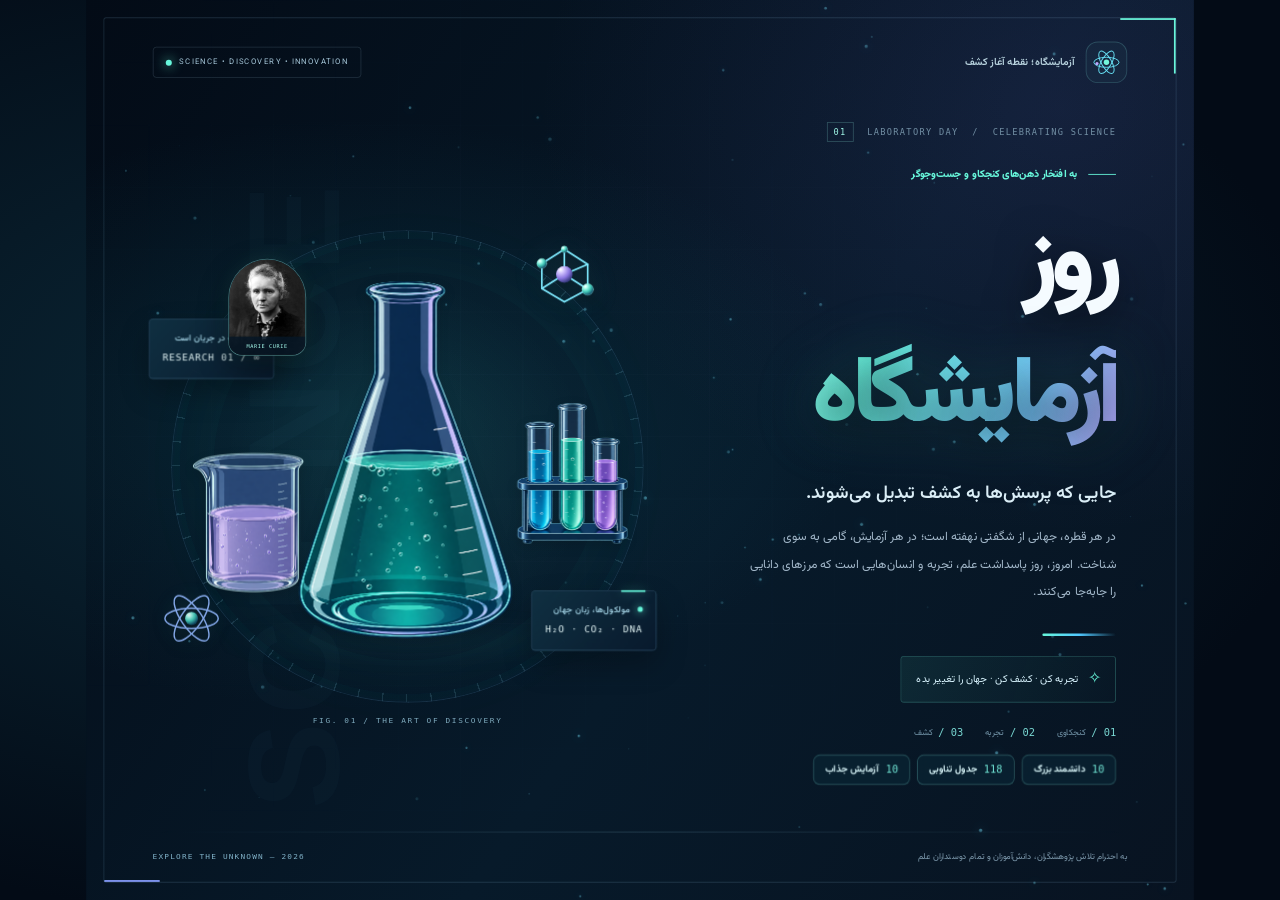
==== index.html @ d787b0b9 "feat: publish interactive Laboratory Day science poster" ====
<!doctype html>
<html lang="fa" dir="rtl">

<head>
    <meta charset="UTF-8">
    <meta name="viewport" content="width=device-width,initial-scale=1">
    <meta name="theme-color" content="#061426">
    <title>روز آزمایشگاه | جشن کنجکاوی و کشف</title>
    <link rel="stylesheet" href="interactive.css">
    <style>
        :root {
            --bg: #051220;
            --mint: #67f7db;
            --cyan: #51c9ff;
            --violet: #a09bff;
            --text: #f5fbff;
            --muted: #9db5c9
        }

        * {
            box-sizing: border-box
        }

        html,
        body {
            margin: 0;
            min-height: 100%;
            background: var(--bg);
            font-family: 'Vazirmatn', Tahoma, sans-serif;
            color: var(--text)
        }

        body {
            overflow-x: hidden
        }

        .poster {
            position: relative;
            min-height: 100svh;
            isolation: isolate;
            display: flex;
            flex-direction: column;
            overflow: hidden;
            background: radial-gradient(ellipse 54% 46% at 74% 47%, #123a5377 0%, transparent 75%), radial-gradient(ellipse 45% 45% at 12% 92%, #20305e66 0%, transparent 75%), linear-gradient(135deg, #07182c, #061321 62%, #06111d)
        }

        .poster:before {
            content: '';
            position: absolute;
            inset: 0;
            z-index: -1;
            background-image: linear-gradient(#a0d6ff08 1px, transparent 1px), linear-gradient(90deg, #a0d6ff08 1px, transparent 1px);
            background-size: 58px 58px;
            mask-image: linear-gradient(to bottom, #000b, transparent 90%)
        }

        .poster:after {
            content: '';
            position: absolute;
            inset: 18px;
            border: 1px solid #a2d9ff23;
            border-radius: 20px;
            pointer-events: none
        }

        #particles {
            position: absolute;
            inset: 0;
            width: 100%;
            height: 100%;
            pointer-events: none;
            z-index: -1;
            opacity: .7
        }

        .top {
            display: flex;
            justify-content: space-between;
            align-items: center;
            gap: 20px;
            padding: 45px clamp(34px, 6vw, 100px) 15px;
            position: relative;
            z-index: 2
        }

        .brand {
            display: flex;
            align-items: center;
            gap: 13px;
            color: #d8f9ff;
            font-weight: 800;
            font-size: 14px;
            letter-spacing: .01em
        }

        .brand svg {
            width: 42px;
            height: 42px
        }

        .top .tag {
            display: flex;
            align-items: center;
            gap: 9px;
            color: #a5c6d8;
            border: 1px solid #a5c6d82c;
            border-radius: 999px;
            padding: 9px 16px;
            font-size: 12px;
            letter-spacing: .1em;
            direction: ltr
        }

        .tag i {
            width: 7px;
            height: 7px;
            border-radius: 50%;
            background: var(--mint);
            box-shadow: 0 0 14px var(--mint);
            animation: blink 2s infinite
        }

        .main {
            flex: 1;
            display: grid;
            grid-template-columns: minmax(340px, 1fr) minmax(440px, 1.15fr);
            align-items: center;
            gap: 30px;
            max-width: 1600px;
            width: 100%;
            margin: auto;
            padding: 0 clamp(35px, 7vw, 115px);
            direction: rtl;
            position: relative
        }

        .copy {
            position: relative;
            z-index: 4;
            padding-bottom: 30px
        }

        .eyebrow {
            display: inline-flex;
            align-items: center;
            gap: 13px;
            color: var(--mint);
            font-size: 13px;
            font-weight: 800;
            letter-spacing: .05em;
            margin-bottom: 25px
        }

        .eyebrow:before {
            content: '';
            width: 32px;
            height: 1px;
            background: var(--mint)
        }

        h1 {
            font-size: clamp(75px, 9.5vw, 155px);
            line-height: 1.16;
            letter-spacing: -.075em;
            margin: 0;
            font-weight: 900;
            text-shadow: 0 9px 45px #02081180
        }

        h1 .light {
            display: block;
            background: linear-gradient(102deg, #c5fff1 4%, #60ddfd 55%, #aaa1ff 100%);
            background-clip: text;
            -webkit-background-clip: text;
            color: transparent;
            filter: drop-shadow(0 0 28px #42dceb25)
        }

        .sub {
            font-weight: 750;
            font-size: clamp(18px, 2.05vw, 30px);
            margin: 24px 0 15px;
            color: #dbeef7
        }

        .desc {
            max-width: 490px;
            font-size: clamp(13px, 1.2vw, 17px);
            line-height: 2.35;
            color: var(--muted);
            font-weight: 400
        }

        .line {
            width: 85px;
            height: 3px;
            margin: 30px 0 23px;
            background: linear-gradient(90deg, var(--mint), var(--cyan), transparent);
            border-radius: 5px
        }

        .pill {
            display: inline-flex;
            align-items: center;
            gap: 11px;
            font-size: 13px;
            color: #d9f4fe;
            border: 1px solid #6fead549;
            background: #53e5cb0d;
            border-radius: 9px;
            padding: 10px 16px
        }

        .pill span {
            font-size: 18px;
            color: var(--mint)
        }

        .art {
            position: relative;
            width: 100%;
            min-height: 620px;
            display: grid;
            place-items: center;
            transform: translateX(-2%)
        }

        .halo {
            position: absolute;
            width: min(94%, 690px);
            aspect-ratio: 1;
            border: 1px solid #80cafa25;
            border-radius: 50%;
            box-shadow: inset 0 0 90px #1a9fc412, 0 0 100px #2a81cb0a;
            animation: breath 8s ease-in-out infinite
        }

        .halo:before,
        .halo:after {
            content: '';
            position: absolute;
            inset: 12%;
            border: 1px dashed #87d5fa26;
            border-radius: 50%;
            animation: spin 110s linear infinite
        }

        .halo:after {
            inset: 29%;
            border-style: solid;
            border-color: #7dcfee22;
            animation-direction: reverse
        }

        .halo .cross {
            position: absolute;
            top: 50%;
            left: 50%;
            width: 6px;
            height: 6px;
            border-radius: 50%;
            background: #6ddfff;
            box-shadow: 0 0 15px #6ddfff
        }

        .hero-svg {
            width: min(100%, 740px);
            overflow: visible;
            filter: drop-shadow(0 18px 55px #020a1988);
            animation: float 7s ease-in-out infinite
        }

        .liquid {
            animation: liquid 5s ease-in-out infinite alternate;
            transform-origin: center
        }

        .bubble {
            animation: up var(--dur, 4s) linear infinite;
            opacity: 0
        }

        .bubble.b2 {
            animation-delay: -1.5s
        }

        .bubble.b3 {
            animation-delay: -2.8s
        }

        .bubble.b4 {
            animation-delay: -3.5s
        }

        .wave {
            animation: wave 5s ease-in-out infinite alternate;
            transform-origin: center
        }

        .flask-glow {
            filter: drop-shadow(0 0 18px #42f4d766)
        }

        .orbit {
            position: absolute;
            width: 110px;
            height: 110px;
            animation: orbit 10s ease-in-out infinite;
            filter: drop-shadow(0 0 15px #63ddff66)
        }

        .orbit.one {
            top: 11%;
            right: 2%
        }

        .orbit.two {
            bottom: 15%;
            left: 0;
            width: 75px;
            height: 75px;
            animation-delay: -3s
        }

        .orbit.three {
            top: 10%;
            left: 18%;
            width: 56px;
            height: 56px;
            animation-delay: -5s
        }

        .stat {
            position: absolute;
            border: 1px solid #9ad5ff34;
            background: #0d2638b8;
            backdrop-filter: blur(12px);
            padding: 12px 16px;
            border-radius: 12px;
            color: #a7d7e9;
            font: 600 12px/1.9 'Vazirmatn', sans-serif;
            box-shadow: 0 8px 40px #02122550
        }

        .stat strong {
            display: block;
            color: #edffff;
            font-size: 15px;
            font-weight: 800;
            direction: ltr;
            letter-spacing: .03em
        }

        .stat.s1 {
            right: 2%;
            bottom: 20%
        }

        .stat.s2 {
            left: 1%;
            top: 27%
        }

        .stat .dot {
            display: inline-block;
            width: 6px;
            height: 6px;
            background: var(--mint);
            border-radius: 50%;
            margin-left: 6px;
            box-shadow: 0 0 10px var(--mint)
        }

        .bottom {
            position: relative;
            z-index: 3;
            padding: 12px clamp(35px, 6vw, 100px) 40px;
            display: flex;
            align-items: center;
            justify-content: space-between;
            gap: 25px;
            color: #7f9bae;
            font-size: 12px
        }

        .bottom .latin {
            direction: ltr;
            letter-spacing: .2em;
            font-size: 11px;
            color: #80b1c7
        }

        .decor {
            position: absolute;
            inset: 0;
            pointer-events: none;
            z-index: -1
        }

        .decor .num {
            position: absolute;
            left: 6%;
            bottom: 12%;
            font: 700 90px/1 Arial, sans-serif;
            letter-spacing: -.08em;
            color: #3ea9d20b;
            transform: rotate(-90deg)
        }

        @keyframes float {

            0%,
            100% {
                transform: translateY(4px) rotate(-1deg)
            }

            50% {
                transform: translateY(-15px) rotate(1deg)
            }
        }

        @keyframes orbit {

            0%,
            100% {
                transform: translateY(0) rotate(-6deg)
            }

            50% {
                transform: translateY(-18px) rotate(9deg)
            }
        }

        @keyframes spin {
            to {
                transform: rotate(360deg)
            }
        }

        @keyframes breath {
            50% {
                transform: scale(1.045);
                opacity: .65
            }
        }

        @keyframes blink {
            50% {
                opacity: .4
            }
        }

        @keyframes liquid {
            to {
                transform: rotate(2deg) translateY(3px)
            }
        }

        @keyframes wave {
            to {
                transform: rotate(-2deg)
            }
        }

        @keyframes up {
            0% {
                transform: translateY(20px);
                opacity: 0
            }

            20% {
                opacity: .9
            }

            80% {
                opacity: .8
            }

            100% {
                transform: translateY(-75px);
                opacity: 0
            }
        }

        @media(max-width:850px) {
            .poster {
                min-height: 100svh
            }

            .top {
                padding: 32px 40px 0
            }

            .main {
                display: flex;
                flex-direction: column;
                gap: 0;
                padding: 38px 38px 0
            }

            .copy {
                align-self: stretch;
                padding: 0
            }

            .copy h1 {
                font-size: clamp(65px, 13vw, 105px)
            }

            .copy .sub {
                margin: 17px 0 5px
            }

            .desc {
                max-width: 600px
            }

            .art {
                min-height: 460px;
                max-width: 600px;
                margin: -10px auto 0
            }

            .stat.s1 {
                bottom: 12%
            }

            .bottom {
                padding: 0 38px 32px
            }

            .eyebrow {
                margin-bottom: 12px
            }

            .line {
                margin: 19px 0 15px
            }
        }

        @media(max-width:500px) {
            .poster:after {
                inset: 10px;
                border-radius: 12px
            }

            .top {
                padding: 26px 24px 0
            }

            .top .tag {
                font-size: 10px;
                padding: 7px 9px
            }

            .brand {
                font-size: 12px;
                gap: 7px
            }

            .brand svg {
                width: 32px;
                height: 32px
            }

            .main {
                padding: 40px 28px 0
            }

            .copy h1 {
                font-size: clamp(62px, 16vw, 85px)
            }

            .eyebrow {
                font-size: 11px
            }

            .sub {
                font-size: 18px
            }

            .desc {
                font-size: 12px;
                line-height: 2.2
            }

            .art {
                min-height: 335px;
                width: 110%;
                margin-right: -5%;
                margin-top: 10px
            }

            .orbit.one {
                width: 65px;
                height: 65px;
                right: 0
            }

            .orbit.two {
                width: 45px;
                height: 45px
            }

            .orbit.three {
                width: 35px;
                height: 35px
            }

            .stat {
                font-size: 9px;
                padding: 6px 9px
            }

            .stat strong {
                font-size: 11px
            }

            .stat.s2 {
                top: 15%;
                left: 0
            }

            .stat.s1 {
                right: 0;
                bottom: 8%
            }

            .bottom {
                padding: 16px 28px 28px;
                font-size: 10px
            }

            .bottom .latin {
                font-size: 8px;
                letter-spacing: .1em
            }
        }

        @media(prefers-reduced-motion:reduce) {

            *,
            *:before,
            *:after {
                animation: none !important;
                scroll-behavior: auto !important
            }
        }

        /* Immersive editorial poster */
        :root {
            --bg: #030b16;
            --muted: #a3b8ca
        }

        .poster {
            background: radial-gradient(ellipse at 24% 46%, #12657840, transparent 43%), radial-gradient(ellipse at 88% 12%, #6650b024, transparent 38%), linear-gradient(125deg, #030b16, #071a2a 58%, #081321);
        }

        .poster:before {
            background-size: 72px 72px;
            opacity: .7;
            mask-image: radial-gradient(ellipse at 30% 45%, #000, transparent 75%)
        }

        .poster:after {
            inset: 20px;
            border-radius: 3px;
            border-color: #a2d9ff26;
            background: linear-gradient(90deg, #69f6da, #69f6da) top right/64px 2px no-repeat, linear-gradient(#69f6da, #69f6da) top right/2px 64px no-repeat, linear-gradient(90deg, #889dff, #889dff) bottom left/64px 2px no-repeat;
        }

        .top {
            padding-top: 48px;
        }

        .brand {
            font-weight: 600;
            font-size: 12px;
            color: #b9d4df
        }

        .brand svg {
            padding: 7px;
            width: 48px;
            height: 48px;
            border: 1px solid #82e7df35;
            border-radius: 14px;
            background: #76e8dc08
        }

        .top .tag {
            font-size: 9px;
            letter-spacing: .17em;
            border-radius: 4px;
            padding: 10px 14px
        }

        .main {
            grid-template-columns: minmax(0, 1fr) minmax(0, 1.12fr);
            gap: 12px;
            padding-top: 30px;
            padding-bottom: 24px
        }

        .eyebrow {
            font-size: 12px;
            letter-spacing: 0;
            margin-bottom: 22px
        }

        h1 {
            font-size: clamp(72px, 8.4vw, 140px);
            font-weight: 900;
            letter-spacing: -.065em;
            line-height: 1.42
        }

        h1 .light {
            background: linear-gradient(110deg, #b8fff0 5%, #65edda 42%, #74c8f7 78%, #baa9ff);
            background-clip: text;
            -webkit-background-clip: text;
            filter: drop-shadow(0 0 34px #48e9d72b)
        }

        .sub {
            font-size: clamp(17px, 1.65vw, 25px);
            line-height: 1.9;
            margin-top: 12px;
            font-weight: 600
        }

        .desc {
            font-size: 14px;
            line-height: 2.3;
            max-width: 430px
        }

        .pill {
            border-radius: 4px;
            padding: 12px 17px;
            font-size: 12px;
            background: linear-gradient(110deg, #53e5cb16, #53e5cb03);
            border-color: #6fead538
        }

        .art {
            min-height: 610px;
            transform: translateX(-1%);
        }

        .art:before {
            content: '';
            position: absolute;
            width: 78%;
            aspect-ratio: 1;
            border-radius: 50%;
            background: radial-gradient(circle, #65ffdc13, transparent 67%);
            box-shadow: 0 0 110px #49f5df0c;
        }

        .art:after {
            content: 'FIG. 01 / THE ART OF DISCOVERY';
            position: absolute;
            bottom: 1%;
            left: 50%;
            transform: translateX(-50%);
            white-space: nowrap;
            font: 9px monospace;
            letter-spacing: .21em;
            color: #7ea9bc;
            direction: ltr
        }

        .halo {
            width: 95%;
            border-color: #80cafa25;
            background: repeating-conic-gradient(from 0deg, #9ce6ff25 0deg .3deg, transparent .3deg 6deg);
            mask-image: radial-gradient(circle, transparent 68%, #000 68.2%, #000 71%, transparent 71.2%);
            animation: spin 160s linear infinite;
        }

        .hero-svg {
            position: relative;
            z-index: 1;
            filter: drop-shadow(0 25px 25px #0008) drop-shadow(0 0 45px #44ddcb18)
        }

        .stat {
            z-index: 2;
            border-radius: 5px;
            font-size: 10px;
            padding: 12px 15px;
            background: linear-gradient(130deg, #123345de, #091a2de8);
            border-color: #9ad5ff30;
            box-shadow: 0 15px 35px #0004;
        }

        .stat:before {
            content: '';
            position: absolute;
            top: -1px;
            right: 12px;
            width: 28px;
            height: 2px;
            background: var(--mint);
            box-shadow: 0 0 12px #67f7db80
        }

        .stat strong {
            font: 11px/2 monospace;
            margin-top: 3px;
            letter-spacing: .08em
        }

        .stat.s1 {
            right: 0;
            bottom: 15%
        }

        .stat.s2 {
            left: -2%;
            top: 22%
        }

        .orbit {
            opacity: .75
        }

        .orbit.one {
            width: 85px;
            top: 5%;
            right: 8%
        }

        .bottom {
            padding-top: 22px;
            padding-bottom: 42px;
            font-size: 10px;
        }

        .bottom:before {
            content: '';
            position: absolute;
            top: 0;
            left: 6%;
            right: 6%;
            height: 1px;
            background: linear-gradient(90deg, transparent, #8bc5df38, transparent)
        }

        .bottom .latin {
            font: 9px monospace;
            letter-spacing: .15em
        }

        .edition {
            display: flex;
            align-items: center;
            gap: 16px;
            margin-bottom: 22px;
            direction: ltr;
            justify-content: flex-end;
            color: #728fa4;
            font: 10px monospace;
            letter-spacing: .15em
        }

        .edition b {
            color: #9ff6e6;
            font-weight: 400;
            border: 1px solid #8ae2d842;
            padding: 5px 7px
        }

        .science-strip {
            display: flex;
            gap: 25px;
            margin-top: 27px;
            color: #7395a9;
            font-size: 10px;
        }

        .science-strip span {
            display: flex;
            align-items: center;
            gap: 7px
        }

        .science-strip i {
            font: 12px monospace;
            color: #78d6d1;
            font-style: normal
        }

        .decor .num {
            font-size: 150px;
            left: -125px;
            bottom: 38%;
            letter-spacing: .06em;
            color: #68bddd07
        }

        @media(min-width:1500px) {
            .art {
                min-height: 700px
            }
        }

        @media(max-width:1000px) and (min-width:851px) {
            .main {
                padding-inline: 48px
            }

            h1 {
                font-size: 76px
            }

            .art {
                min-height: 530px
            }

            .stat.s2 {
                left: -5%
            }
        }

        @media(max-width:850px) {
            .main {
                padding-top: 38px;
                gap: 5px
            }

            .copy h1 {
                font-size: clamp(70px, 12vw, 100px);
                line-height: 1.35
            }

            .edition {
                justify-content: flex-start;
                margin-bottom: 18px
            }

            .art {
                min-height: 470px;
                max-width: 560px
            }

            .desc {
                max-width: 580px
            }

            .science-strip {
                margin-top: 20px
            }

            .stat.s2 {
                left: 0
            }

            .bottom {
                padding-top: 22px
            }
        }

        @media(max-width:500px) {
            .poster:after {
                inset: 10px
            }

            .top {
                padding: 28px 26px 0;
                gap: 10px
            }

            .brand {
                font-size: 10px;
                max-width: 165px
            }

            .brand svg {
                width: 36px;
                height: 36px;
                flex-shrink: 0;
                padding: 4px
            }

            .top .tag {
                font-size: 0;
                padding: 10px;
                border-radius: 50%
            }

            .top .tag i {
                width: 6px;
                height: 6px
            }

            .main {
                padding: 35px 29px 16px
            }

            .copy h1 {
                font-size: clamp(55px, 14vw, 72px)
            }

            .edition {
                font-size: 8px;
                gap: 12px
            }

            .eyebrow {
                font-size: 10px
            }

            .sub {
                font-size: 16px
            }

            .desc {
                font-size: 12px
            }

            .pill {
                font-size: 10px;
                padding: 10px 12px
            }

            .science-strip {
                gap: 17px;
                font-size: 9px
            }

            .art {
                min-height: 345px;
                margin-top: 16px
            }

            .stat {
                font-size: 8px;
                padding: 8px
            }

            .stat strong {
                font-size: 9px
            }

            .stat.s1 {
                bottom: 12%
            }

            .art:after {
                font-size: 7px;
                bottom: 0
            }

            .bottom {
                flex-direction: column;
                align-items: flex-start;
                gap: 12px;
                font-size: 9px;
                line-height: 1.9
            }
        }

        @media print {
            @page {
                size: A4 landscape;
                margin: 0
            }

            * {
                animation: none !important;
                -webkit-print-color-adjust: exact;
                print-color-adjust: exact
            }

            .poster {
                min-height: 210mm;
                height: 210mm
            }

            .top {
                padding-top: 35px
            }

            .main {
                display: grid;
                grid-template-columns: 1fr 1.1fr;
                padding: 0 60px;
            }

            .copy h1 {
                font-size: 86px
            }

            .art {
                min-height: 480px
            }

            .bottom {
                padding-bottom: 30px
            }
        }

        /* Fit the complete composition inside the available screen. */
        @media screen {

            html,
            body {
                width: 100%;
                height: 100%;
                overflow: hidden;
            }

            body {
                background: radial-gradient(ellipse at 30% 45%, #0b2938, #030b16 75%);
            }

            .poster {
                position: fixed;
                top: 0;
                left: 0;
                width: var(--poster-width, 100vw);
                min-height: var(--poster-height, 100dvh);
                transform-origin: top left;
                transform: translate(var(--poster-x, 0px), var(--poster-y, 0px)) scale(var(--poster-scale, 1));
            }
        }

        /* Polished glass and molecular sculpture. */
        .orbit.one {
            width: 106px;
            height: 106px;
            opacity: 1;
        }

        .orbit.two {
            opacity: .9;
        }

        .orbit.three {
            opacity: .9;
        }

        .orbit {
            filter: drop-shadow(0 8px 8px #0006) drop-shadow(0 0 14px #68dfe82b);
        }

        .orbit g[stroke] {
            stroke-linecap: round;
            stroke-linejoin: round;
        }

        .flask-glow {
            filter: drop-shadow(0 0 12px #42f4d735) drop-shadow(0 12px 16px #00132165);
        }

        .hero-svg {
            filter: drop-shadow(0 30px 24px #0006) drop-shadow(0 0 55px #44ddcb20);
        }

        @media(max-width:500px) {
            .orbit.one {
                width: 70px;
                height: 70px;
            }
        }

        /* Three independent photographic cutouts, each with its own motion. */
        .glass-scene {
            position: relative;
            z-index: 1;
            width: 100%;
            aspect-ratio: 760 / 680;
            direction: ltr;
            isolation: isolate;
        }

        .glass-scene:before {
            content: '';
            position: absolute;
            left: 8%;
            right: 5%;
            bottom: 6%;
            height: 10%;
            border-radius: 50%;
            background: radial-gradient(ellipse, #48dcca10, transparent 70%);
            filter: blur(12px);
        }

        .glass-object {
            position: absolute;
            display: block;
            object-fit: contain;
            transform-origin: 50% 80%;
            filter: drop-shadow(0 5px 7px #0002);
            will-change: transform;
        }

        .glass-flask {
            left: 24%;
            bottom: 6%;
            width: 51%;
            height: 90%;
            z-index: 3;
            animation: flask-drift 7.5s ease-in-out infinite;
        }

        .glass-beaker {
            left: 0;
            bottom: 12%;
            width: 36%;
            height: 51%;
            z-index: 2;
            animation: beaker-drift 6.4s ease-in-out -2s infinite;
        }

        .glass-tubes {
            right: -1%;
            bottom: 15%;
            width: 36%;
            height: 66%;
            z-index: 1;
            animation: tubes-drift 8.6s ease-in-out -4s infinite;
        }

        .glass-definitions {
            position: absolute;
            overflow: hidden;
            pointer-events: none;
        }

        .orbit {
            z-index: 3;
        }

        .halo {
            z-index: 0;
        }

        @keyframes flask-drift {

            0%,
            100% {
                transform: translateY(4px) rotate(-2deg)
            }

            50% {
                transform: translateY(-14px) rotate(1.5deg)
            }
        }

        @keyframes beaker-drift {

            0%,
            100% {
                transform: translateY(-5px) rotate(-7deg)
            }

            50% {
                transform: translateY(10px) rotate(-2deg)
            }
        }

        @keyframes tubes-drift {

            0%,
            100% {
                transform: translateY(6px) rotate(6deg)
            }

            50% {
                transform: translateY(-12px) rotate(2deg)
            }
        }

        @media(max-width:500px) {
            .glass-scene {
                width: 104%;
            }
        }

        @media(prefers-reduced-motion:reduce) {
            .glass-object {
                animation: none;
                will-change: auto;
            }
        }

        @media print {
            .glass-object {
                animation: none;
                will-change: auto;
            }
        }
    </style>
</head>

<body>
    <main class="poster">
        <canvas id="particles" aria-hidden="true"></canvas>
        <div class="decor"><span class="num">SCIENCE</span></div>
        <header class="top">
            <div class="brand"><svg viewBox="0 0 44 44" fill="none" aria-hidden="true">
                    <circle cx="22" cy="22" r="4.3" fill="#73F6DB" />
                    <ellipse cx="22" cy="22" rx="20" ry="8" stroke="#66DFF3" stroke-width="1.5"
                        transform="rotate(60 22 22)" />
                    <ellipse cx="22" cy="22" rx="20" ry="8" stroke="#66DFF3" stroke-width="1.5"
                        transform="rotate(-60 22 22)" />
                    <ellipse cx="22" cy="22" rx="20" ry="8" stroke="#66DFF3" stroke-width="1.5" />
                    <circle cx="7" cy="24" r="2.5" fill="#BCA8FF" />
                </svg><span>آزمایشگاه؛ نقطه آغاز کشف</span></div>
            <div class="tag"><i></i> SCIENCE • DISCOVERY • INNOVATION</div>
        </header>
        <section class="main">
            <div class="copy">
                <div class="edition"><b>01</b> LABORATORY DAY <span> / </span> CELEBRATING SCIENCE</div>
                <div class="eyebrow">به افتخار ذهن‌های کنجکاو و جست‌وجوگر</div>
                <h1>روز <span class="light">آزمایشگاه</span></h1>
                <div class="sub">جایی که پرسش‌ها به کشف تبدیل می‌شوند.</div>
                <p class="desc">در هر قطره، جهانی از شگفتی نهفته است؛ در هر آزمایش، گامی به سوی شناخت. امروز، روز
                    پاسداشت علم، تجربه و انسان‌هایی است که مرزهای دانایی را جابه‌جا می‌کنند.</p>
                <div class="line"></div>
                <div class="pill"><span>✧</span> تجربه کن · کشف کن · جهان را تغییر بده</div>
                <div class="science-strip"><span><i>01 /</i> کنجکاوی</span><span><i>02 /</i> تجربه</span><span><i>03
                            /</i> کشف</span></div>
                <nav class="experience-nav" aria-label="بخش‌های تعاملی">
                    <button class="experience-btn" type="button" data-open-museum="scientists"><b>10</b> دانشمند بزرگ</button>
                    <button class="experience-btn" type="button" data-open-museum="periodic"><b>118</b> جدول تناوبی</button>
                    <button class="experience-btn" type="button" data-open-museum="experiments"><b>10</b> آزمایش جذاب</button>
                </nav>
            </div>
            <div class="art" aria-label="تصویر متحرک ظروف شیشه‌ای آزمایشگاه و ساختار مولکولی">
                <figure class="scientist-cameo" aria-label="ماری کوری">
                    <img src="assets/scientists/Marie_Curie.jpg" alt="پرتره ماری کوری" decoding="async">
                </figure>
                <div class="halo"><i class="cross"></i></div>
                <svg class="orbit one" viewBox="0 0 110 110" aria-hidden="true">
                    <g stroke="#7FEAFF" stroke-width="2" fill="none">
                        <path d="M20 42 47 25 75 43 75 73 47 88 20 72Z" />
                        <path d="M47 25 47 55 75 73M47 55 20 72M47 55 75 43" />
                    </g>
                    <g fill="url(#moleculePearl)" stroke="#b3ffed" stroke-opacity=".45" stroke-width=".7">
                        <circle cx="20" cy="42" r="6" />
                        <circle cx="75" cy="73" r="7" />
                        <circle cx="47" cy="25" r="4" />
                    </g>
                    <circle cx="47" cy="55" r="10" fill="url(#moleculeViolet)" />
                </svg>
                <svg class="orbit two" viewBox="0 0 90 90" aria-hidden="true">
                    <g fill="none" stroke="#93B9FF" stroke-width="2">
                        <ellipse cx="45" cy="45" rx="37" ry="14" transform="rotate(55 45 45)" />
                        <ellipse cx="45" cy="45" rx="37" ry="14" transform="rotate(-55 45 45)" />
                        <ellipse cx="45" cy="45" rx="37" ry="14" />
                    </g>
                    <circle cx="45" cy="45" r="9" fill="url(#moleculePearl)" />
                </svg>
                <svg class="orbit three" viewBox="0 0 60 60" aria-hidden="true">
                    <path d="M7 45 19 15 41 19 52 45 30 53Z" fill="none" stroke="#A19BFF" stroke-width="2" />
                    <g fill="url(#moleculePearl)">
                        <circle cx="7" cy="45" r="4" />
                        <circle cx="19" cy="15" r="5" />
                        <circle cx="41" cy="19" r="4" />
                        <circle cx="52" cy="45" r="6" />
                    </g>
                </svg>
                <div class="glass-scene" role="group" aria-label="Animated laboratory glassware">
                    <img class="glass-object glass-beaker" src="assets/glass-beaker-2d.png"
                        alt="&#1576;&#1588;&#1585; &#1576;&#1575; &#1605;&#1575;&#1740;&#1593; &#1576;&#1606;&#1601;&#1588;"
                        decoding="async">
                    <img class="glass-object glass-tubes" src="assets/glass-tubes-2d.png"
                        alt="&#1604;&#1608;&#1604;&#1607;&#8204;&#1607;&#1575;&#1740; &#1570;&#1586;&#1605;&#1575;&#1740;&#1588; &#1585;&#1606;&#1711;&#1740;"
                        decoding="async">
                    <img class="glass-object glass-flask" src="assets/glass-flask-2d.png"
                        alt="&#1575;&#1585;&#1604;&#1606; &#1576;&#1575; &#1605;&#1575;&#1740;&#1593; &#1601;&#1740;&#1585;&#1608;&#1586;&#1607;&#8204;&#1575;&#1740;"
                        decoding="async" fetchpriority="high">
                </div>
                <svg class="glass-definitions" width="0" height="0" aria-hidden="true">
                    <defs>
                        <linearGradient id="glassRim" x1="0" y1="0" x2="1" y2="0">
                            <stop stop-color="#62b9ce" />
                            <stop offset=".2" stop-color="#efffff" />
                            <stop offset=".48" stop-color="#7bbdce" />
                            <stop offset=".8" stop-color="#ddffff" />
                            <stop offset="1" stop-color="#69b7d2" />
                        </linearGradient>
                        <linearGradient id="glassShine" x1="0" y1="0" x2="1" y2=".4">
                            <stop stop-color="#fff" stop-opacity=".65" />
                            <stop offset=".35" stop-color="#b5ffff" stop-opacity=".12" />
                            <stop offset="1" stop-color="#fff" stop-opacity="0" />
                        </linearGradient>
                        <radialGradient id="moleculePearl" cx="30%" cy="25%" r="75%">
                            <stop stop-color="#fff" />
                            <stop offset=".22" stop-color="#b1fff0" />
                            <stop offset=".6" stop-color="#45cdbb" />
                            <stop offset="1" stop-color="#15536d" />
                        </radialGradient>
                        <radialGradient id="moleculeViolet" cx="28%" cy="22%" r="80%">
                            <stop stop-color="#fff" />
                            <stop offset=".25" stop-color="#d3c5ff" />
                            <stop offset=".65" stop-color="#8c77e1" />
                            <stop offset="1" stop-color="#383b80" />
                        </radialGradient>
                        <radialGradient id="liquidDepth" cx="48%" cy="18%" r="90%">
                            <stop stop-color="#a1ffe8" stop-opacity=".6" />
                            <stop offset=".5" stop-color="#21d5bd" stop-opacity=".15" />
                            <stop offset="1" stop-color="#004f72" stop-opacity=".8" />
                        </radialGradient>
                        <filter id="softGlow" x="-100%" y="-100%" width="300%" height="300%">
                            <feGaussianBlur stdDeviation="3" />
                        </filter>
                        <linearGradient id="glass" x1="0" y1="0" x2="1" y2="1">
                            <stop stop-color="#E4FFFF" stop-opacity=".48" />
                            <stop offset=".28" stop-color="#5FCBFF" stop-opacity=".05" />
                            <stop offset=".7" stop-color="#80DFFF" stop-opacity=".08" />
                            <stop offset="1" stop-color="#D8FAFF" stop-opacity=".3" />
                        </linearGradient>
                        <linearGradient id="mintliquid" x1="0" y1="0" x2="1" y2="1">
                            <stop stop-color="#8FFFE3" />
                            <stop offset=".4" stop-color="#30E7CC" />
                            <stop offset="1" stop-color="#04768F" />
                        </linearGradient>
                        <linearGradient id="purpleliquid" x1="0" y1="0" x2="1" y2="1">
                            <stop stop-color="#E3C7FF" />
                            <stop offset=".5" stop-color="#A08AF2" />
                            <stop offset="1" stop-color="#4A6EE8" />
                        </linearGradient>
                        <linearGradient id="blueLiquid" x1="0" y1="0" x2="1" y2="1">
                            <stop stop-color="#7ED9FF" />
                            <stop offset="1" stop-color="#1288E3" />
                        </linearGradient>
                        <radialGradient id="light">
                            <stop stop-color="#58EEDB" stop-opacity=".34" />
                            <stop offset="1" stop-color="#58EEDB" stop-opacity="0" />
                        </radialGradient>
                        <filter id="blur">
                            <feGaussianBlur stdDeviation="12" />
                        </filter>
                        <clipPath id="flaskclip">
                            <path
                                d="M334 135H408V280L544 508Q561 541 531 557Q519 565 496 565H246Q221 565 208 548Q195 532 210 505L334 280Z" />
                        </clipPath>
                        <clipPath id="roundclip">
                            <path d="M85 337H216V471Q216 529 155 530Q94 529 85 471Z" />
                        </clipPath>
                    </defs>
                </svg>
                <div class="stat s1"><span class="dot"></span> مولکول‌ها، زبان جهان<strong>H₂O · CO₂ · DNA</strong>
                </div>
                <div class="stat s2"><span class="dot"></span> کشف در جریان است<strong>RESEARCH 01 / ∞</strong></div>
            </div>
        </section>
        <footer class="bottom"><span>به احترام تلاش پژوهشگران، دانش‌آموزان و تمام دوستداران علم</span><span
                class="latin">EXPLORE THE UNKNOWN — 2026</span></footer>
    </main>
    <div id="museum-root"></div>
    <script>
        (() => { const c = document.getElementById('particles'), ctx = c.getContext('2d'); if (!ctx) return; let w, h, dpr, particles = []; const reduce = matchMedia('(prefers-reduced-motion: reduce)').matches; function resize() { dpr = Math.min(devicePixelRatio || 1, 2); w = c.clientWidth; h = c.clientHeight; c.width = w * dpr; c.height = h * dpr; ctx.setTransform(dpr, 0, 0, dpr, 0, 0); particles = Array.from({ length: Math.min(95, Math.floor(w * h / 12000)) }, () => ({ x: Math.random() * w, y: Math.random() * h, r: Math.random() * 1.6 + .4, vx: (Math.random() - .5) * .24, vy: (Math.random() - .5) * .2, a: Math.random() * .5 + .15 })) } function draw() { ctx.clearRect(0, 0, w, h); for (const p of particles) { ctx.beginPath(); ctx.fillStyle = `rgba(115,219,245,${p.a})`; ctx.shadowBlur = 12; ctx.shadowColor = '#5fc9e8'; ctx.arc(p.x, p.y, p.r, 0, Math.PI * 2); ctx.fill(); ctx.shadowBlur = 0; if (!reduce) { p.x = (p.x + p.vx + w) % w; p.y = (p.y + p.vy + h) % h } } if (!reduce) requestAnimationFrame(draw) } window.addEventListener('resize', resize, { passive: true }); resize(); draw() })();
    </script>

    <script>
        (() => {
            const poster = document.querySelector('.poster');
            const screen = matchMedia('screen');
            let frame;
            function fitPoster() {
                if (!screen.matches) return;
                const viewport = window.visualViewport;
                const width = viewport ? viewport.width : window.innerWidth;
                const height = viewport ? viewport.height : window.innerHeight;
                const layoutWidth = Math.max(320, width);
                poster.style.setProperty('--poster-width', `${layoutWidth}px`);
                poster.style.setProperty('--poster-height', `${height}px`);
                const layoutHeight = Math.max(poster.offsetHeight, poster.scrollHeight);
                const scale = Math.min(1, width / layoutWidth, height / layoutHeight);
                poster.style.setProperty('--poster-scale', scale);
                poster.style.setProperty('--poster-x', `${(width - layoutWidth * scale) / 2 + (viewport?.offsetLeft || 0)}px`);
                poster.style.setProperty('--poster-y', `${(height - layoutHeight * scale) / 2 + (viewport?.offsetTop || 0)}px`);
            }
            function scheduleFit() {
                cancelAnimationFrame(frame);
                frame = requestAnimationFrame(fitPoster);
            }
            new ResizeObserver(scheduleFit).observe(poster);
            window.addEventListener('resize', scheduleFit, { passive: true });
            window.visualViewport?.addEventListener('resize', scheduleFit, { passive: true });
            window.visualViewport?.addEventListener('scroll', scheduleFit, { passive: true });
            window.addEventListener('afterprint', scheduleFit);
            document.fonts?.ready.then(scheduleFit);
            poster.querySelectorAll('img').forEach(img => img.addEventListener('load', scheduleFit, { once: true }));
            fitPoster();
        })();
    </script>
    <script src="interactive.js"></script>
</body>

</html>
---- interactive.css ----
@font-face{font-family:'Vazirmatn';src:url('assets/fonts/Vazirmatn-Arabic.woff2') format('woff2');font-style:normal;font-weight:400 900;font-display:swap;unicode-range:U+0600-06FF,U+0750-077F,U+200C-200E,U+FB50-FDFF,U+FE70-FEFC}
@font-face{font-family:'Vazirmatn';src:url('assets/fonts/Vazirmatn-Latin.woff2') format('woff2');font-style:normal;font-weight:400 900;font-display:swap;unicode-range:U+0000-00FF,U+2000-206F,U+2190-22FF}
/* Interactive science museum layers */
.experience-nav{display:flex;flex-wrap:wrap;gap:8px;margin-top:18px}.experience-btn{appearance:none;border:1px solid #84e9de45;background:#0a2434b8;color:#dffcff;border-radius:8px;padding:9px 13px;font:700 11px/1.4 'Vazirmatn',sans-serif;cursor:pointer;display:inline-flex;align-items:center;gap:8px;transition:.25s;backdrop-filter:blur(10px)}.experience-btn:hover,.experience-btn:focus-visible{transform:translateY(-2px);border-color:#78f1de;box-shadow:0 10px 26px #0005,0 0 18px #61e9d529;outline:0}.experience-btn b{font:12px monospace;color:#74ead9}.scientist-cameo{position:absolute;left:7%;top:8%;z-index:4;width:90px;height:112px;border-radius:46px 46px 16px 16px;overflow:hidden;border:1px solid #9ff9e65c;background:#0b2335;box-shadow:0 12px 35px #0007,0 0 22px #67f7db1a;animation:cameoFloat 7s ease-in-out infinite}.scientist-cameo img{width:100%;height:100%;object-fit:cover;filter:grayscale(.35) contrast(1.08)}.scientist-cameo:after{content:'MARIE CURIE';position:absolute;inset:auto 0 0;padding:7px 3px;background:#061726d9;color:#a8fff0;font:6px monospace;letter-spacing:.12em;text-align:center;direction:ltr}@keyframes cameoFloat{50%{transform:translateY(-9px) rotate(-1deg)}}
.museum-layer{position:fixed;inset:0;z-index:1000;background:#030b16;overflow:auto;opacity:0;visibility:hidden;transform:scale(1.015);transition:opacity .35s,transform .35s,visibility .35s;color:#eefaff}.museum-layer.open{opacity:1;visibility:visible;transform:none}.museum-shell{min-height:100%;position:relative;isolation:isolate;padding:86px clamp(20px,5vw,78px) 55px;background:radial-gradient(circle at 15% 20%,var(--panel-glow,#2bd5c72a),transparent 34%),linear-gradient(130deg,#061524,#030b16 65%)}.museum-shell:before{content:'';position:fixed;inset:0;z-index:-2;opacity:.35;background-image:linear-gradient(#9edfff0a 1px,transparent 1px),linear-gradient(90deg,#9edfff0a 1px,transparent 1px);background-size:54px 54px}.museum-close{position:fixed;z-index:9;top:24px;left:26px;width:44px;height:44px;border:1px solid #b8efff42;border-radius:50%;background:#0b2131dd;color:#fff;font-size:23px;cursor:pointer;backdrop-filter:blur(14px);transition:.25s}.museum-close:hover{transform:rotate(90deg);border-color:#78f1de}.museum-head{max-width:1320px;margin:0 auto 28px;display:flex;align-items:end;justify-content:space-between;gap:20px}.museum-kicker{font:10px monospace;letter-spacing:.2em;color:#77eedb;direction:ltr}.museum-head h2{margin:8px 0 0;font-size:clamp(32px,5vw,70px);line-height:1.25}.museum-head p{max-width:530px;color:#98afc2;line-height:2;margin:0;font-size:13px}.museum-grid{max-width:1320px;margin:auto;display:grid;grid-template-columns:repeat(5,minmax(155px,1fr));gap:14px}.story-card{position:relative;min-height:320px;border:1px solid #a9e6ff28;border-radius:18px;overflow:hidden;cursor:pointer;background:#0b1d2d;isolation:isolate;transition:.35s;box-shadow:0 15px 40px #0003;text-align:right;color:white}.story-card:hover,.story-card:focus-visible{transform:translateY(-7px);border-color:var(--accent,#72e3d1);box-shadow:0 24px 55px #0007,0 0 25px color-mix(in srgb,var(--accent,#72e3d1) 22%,transparent);outline:0}.story-card img{position:absolute;inset:0;width:100%;height:100%;object-fit:cover;filter:grayscale(.18) contrast(1.06);transition:.6s}.story-card:hover img{transform:scale(1.055);filter:grayscale(0)}.story-card:after{content:'';position:absolute;inset:0;z-index:1;background:linear-gradient(180deg,transparent 20%,#06111bd4 68%,#040b12 100%)}.story-card .card-copy{position:absolute;z-index:2;inset:auto 17px 16px}.story-card small{color:var(--accent,#79edda);font:9px monospace}.story-card h3{font-size:18px;margin:7px 0 4px}.story-card p{font-size:10px;line-height:1.8;margin:0;color:#bdd0dd}.orbit-mark{position:absolute;z-index:2;left:14px;top:14px;width:42px;height:42px;border:1px solid var(--accent);border-radius:50%;opacity:.75;animation:spinMark 12s linear infinite}.orbit-mark:before,.orbit-mark:after{content:'';position:absolute;background:var(--accent);border-radius:50%}.orbit-mark:before{width:6px;height:6px;top:-3px;left:18px}.orbit-mark:after{width:3px;height:3px;bottom:5px;right:4px}@keyframes spinMark{to{transform:rotate(360deg)}}
.feature-stage{max-width:1320px;margin:0 auto 26px;display:none;grid-template-columns:minmax(280px,.9fr) 1.2fr;min-height:480px;border:1px solid #b5ebff30;border-radius:25px;overflow:hidden;background:#071522cc;box-shadow:0 28px 80px #0008;animation:stageIn .45s both}.feature-stage.active{display:grid}.feature-visual{position:relative;overflow:hidden;min-height:450px;background:var(--scene,#102a3c)}.feature-visual img{width:100%;height:100%;object-fit:cover;filter:contrast(1.06)}.feature-visual:after{content:'';position:absolute;inset:0;background:linear-gradient(90deg,transparent 60%,#071522),radial-gradient(circle at 30% 20%,transparent,#0005)}.scene-particle{position:absolute;z-index:2;width:10px;height:10px;border:1px solid var(--accent);border-radius:50%;animation:sceneParticle 5s ease-in-out infinite}.scene-particle:nth-child(2){left:17%;top:22%}.scene-particle:nth-child(3){left:72%;top:34%;animation-delay:-2s}.scene-particle:nth-child(4){left:38%;top:72%;animation-delay:-4s}@keyframes sceneParticle{50%{transform:translate(18px,-35px) scale(1.8);opacity:.2}}@keyframes stageIn{from{opacity:0;transform:translateY(14px)}}.feature-copy{padding:clamp(25px,4vw,58px);align-self:center}.feature-copy .years{color:var(--accent);font:11px monospace;letter-spacing:.12em}.feature-copy h3{font-size:clamp(32px,4vw,58px);margin:8px 0 13px;line-height:1.2}.feature-copy .lead{color:#c8d8e2;line-height:2.15;font-size:14px}.milestones{display:grid;grid-template-columns:repeat(3,1fr);gap:10px;margin-top:22px}.milestone{padding:13px;border:1px solid color-mix(in srgb,var(--accent) 30%,transparent);background:#ffffff05;border-radius:10px}.milestone b{display:block;color:var(--accent);font:11px monospace;margin-bottom:6px}.milestone span{font-size:10px;line-height:1.8;color:#abc0cf}.stage-back{border:0;background:transparent;color:#8ff6e4;font:12px 'Vazirmatn';cursor:pointer;padding:0 0 14px}
.periodic-wrap{max-width:1500px;margin:auto}.periodic-toolbar{display:flex;gap:10px;flex-wrap:wrap;margin:0 0 18px}.periodic-search{min-width:250px;flex:1;border:1px solid #a9e6ff33;border-radius:10px;background:#081b2a;color:white;padding:12px 16px;font:12px 'Vazirmatn';outline:none}.periodic-search:focus{border-color:#70e8d5}.filter-chip{border:1px solid #a9e6ff2a;background:#0a2131;color:#bcd4df;border-radius:999px;padding:8px 12px;cursor:pointer;font:10px 'Vazirmatn'}.filter-chip.active{color:#031117;background:#74ead8;border-color:#74ead8}.periodic-scroll{overflow:auto;padding:4px 0 18px}.periodic-table{min-width:1080px;display:grid;grid-template-columns:repeat(18,1fr);grid-template-rows:repeat(9,74px);gap:5px;direction:ltr}.element{position:relative;border:1px solid color-mix(in srgb,var(--element-color) 46%,transparent);border-radius:8px;background:color-mix(in srgb,var(--element-color) 10%,#081725);color:#ecfbff;padding:7px;cursor:pointer;text-align:left;transition:.2s;overflow:hidden}.element:hover,.element:focus-visible{transform:scale(1.13);z-index:4;background:color-mix(in srgb,var(--element-color) 30%,#081725);box-shadow:0 10px 30px #000a,0 0 18px color-mix(in srgb,var(--element-color) 40%,transparent);outline:0}.element.dim{opacity:.13}.element .num{font:8px monospace;color:#9eb6c4}.element .symbol{display:block;font:700 22px/1 monospace;margin:4px 0}.element .ename{font:7px monospace;color:#b8ccd7;white-space:nowrap}.element-detail{max-width:760px;margin:18px auto 0;border:1px solid #b4e8ff2d;border-radius:18px;background:#081a29;padding:22px;display:grid;grid-template-columns:90px 1fr;gap:20px;align-items:center}.element-badge{width:82px;height:82px;border-radius:14px;display:grid;place-items:center;background:color-mix(in srgb,var(--element-color) 20%,#081725);border:1px solid var(--element-color);font:700 35px monospace}.element-detail h3{margin:0 0 5px;font-size:24px}.element-detail p{margin:0;color:#9fb5c5;line-height:1.9;font-size:11px}
.experiment-card{min-height:260px}.experiment-card .experiment-image{position:absolute;inset:0;background-image:url('assets/experiments-atlas.png');background-size:200% 500%;background-position:var(--sprite-x) var(--sprite-y);transition:.55s}.experiment-card:hover .experiment-image{transform:scale(1.06)}.experiment-card:after{background:linear-gradient(180deg,transparent 30%,#06111be8 74%,#040b12)}.experiment-stage .feature-visual{background-image:url('assets/experiments-atlas.png');background-size:200% 500%;background-position:var(--sprite-x) var(--sprite-y);background-repeat:no-repeat}.experiment-stage .feature-visual:before{content:'';position:absolute;inset:0;z-index:1;background:radial-gradient(circle at 50% 50%,transparent 35%,#05111f99)}.experiment-stage .feature-visual:after{background:linear-gradient(90deg,transparent 65%,#071522)}.step-list{counter-reset:steps;display:grid;grid-template-columns:repeat(3,1fr);gap:9px;margin-top:20px}.step-list span{counter-increment:steps;padding:12px;border-radius:10px;background:#ffffff06;border:1px solid #ffffff12;color:#bdd0dc;font-size:10px;line-height:1.8}.step-list span:before{content:'0' counter(steps);display:block;color:var(--accent);font:10px monospace;margin-bottom:5px}.safety{margin-top:12px;color:#ffcf84;font-size:10px;line-height:1.8}
@media(max-width:1100px){.museum-grid{grid-template-columns:repeat(3,1fr)}.periodic-table{grid-template-rows:repeat(9,66px)}}@media(max-width:700px){.museum-shell{padding:74px 16px 35px}.museum-head{display:block}.museum-head p{margin-top:10px}.museum-grid{grid-template-columns:repeat(2,1fr);gap:10px}.story-card{min-height:270px}.feature-stage{grid-template-columns:1fr}.feature-visual{min-height:330px}.feature-visual:after{background:linear-gradient(0deg,#071522,transparent 50%)}.milestones,.step-list{grid-template-columns:1fr}.scientist-cameo{width:62px;height:78px;left:3%;top:13%}.experience-nav{margin-top:13px}.experience-btn{font-size:9px;padding:8px 10px}.periodic-table{min-width:880px;grid-template-rows:repeat(9,57px)}.element{padding:4px}.element .symbol{font-size:17px}.element .ename{display:none}}@media(max-width:420px){.museum-grid{grid-template-columns:1fr 1fr}.story-card{min-height:230px}.museum-head h2{font-size:36px}.feature-copy{padding:22px}.experience-btn{flex:1;justify-content:center}.science-strip{display:none}}@media(prefers-reduced-motion:reduce){.orbit-mark,.scene-particle,.scientist-cameo{animation:none!important}}
.story-card small,.feature-copy .years{direction:ltr;text-align:right}.museum-credit{max-width:1320px;margin:25px auto 0;color:#708b9d;font-size:9px;line-height:1.9}.museum-credit a{color:#8bc8d4}
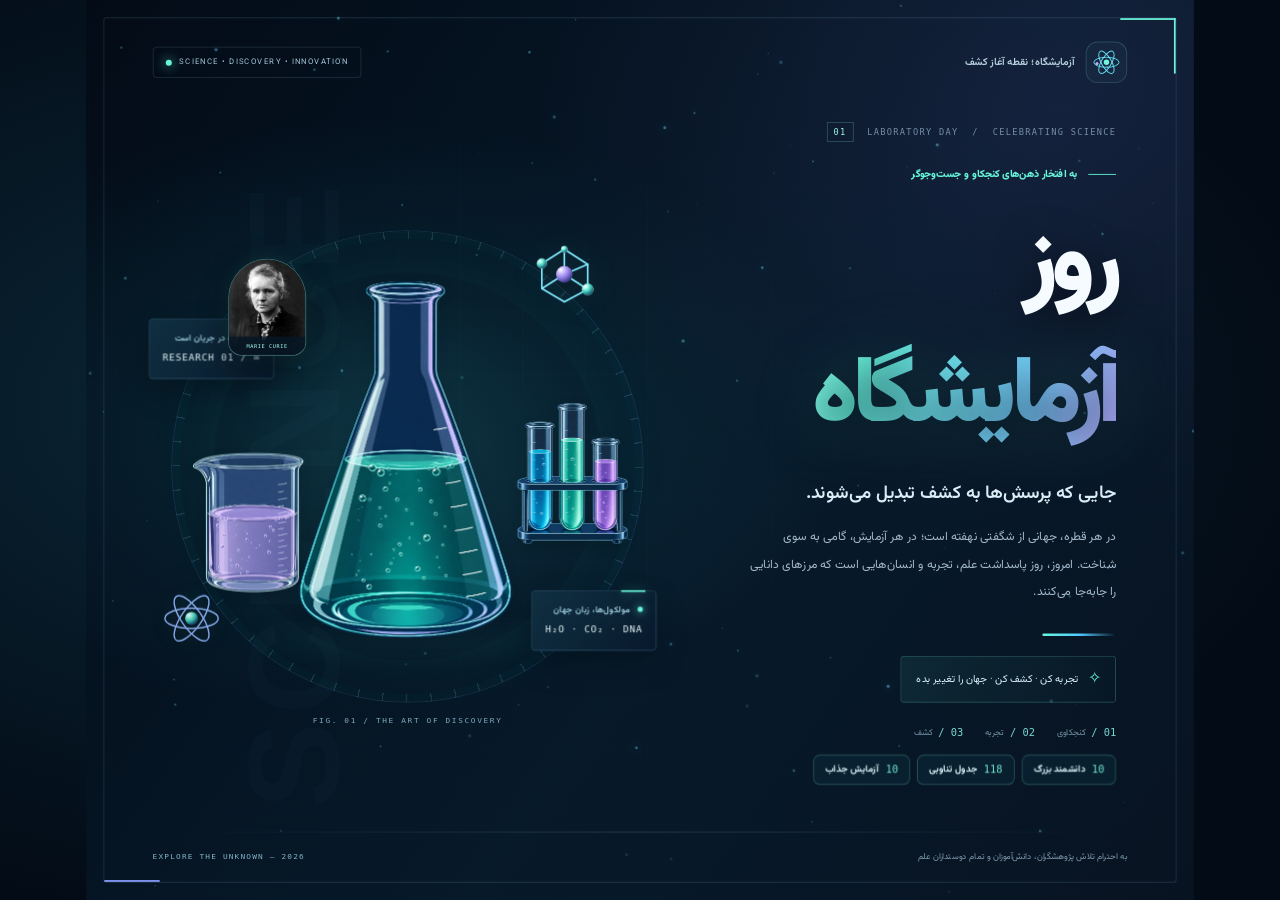
==== commit 23bea007: "feat: sync periodic table from local Element-Lab" ====
--- a/index.html
+++ b/index.html
@@ -1492,7 +1492,8 @@
             fitPoster();
         })();
     </script>
-    <script src="interactive.js"></script>
+<script src="element-lab-data.js"></script>
+<script src="interactive.js"></script>
 </body>
 
 </html>
--- a/interactive.css
+++ b/interactive.css
@@ -8,3 +8,45 @@
 .experiment-card{min-height:260px}.experiment-card .experiment-image{position:absolute;inset:0;background-image:url('assets/experiments-atlas.png');background-size:200% 500%;background-position:var(--sprite-x) var(--sprite-y);transition:.55s}.experiment-card:hover .experiment-image{transform:scale(1.06)}.experiment-card:after{background:linear-gradient(180deg,transparent 30%,#06111be8 74%,#040b12)}.experiment-stage .feature-visual{background-image:url('assets/experiments-atlas.png');background-size:200% 500%;background-position:var(--sprite-x) var(--sprite-y);background-repeat:no-repeat}.experiment-stage .feature-visual:before{content:'';position:absolute;inset:0;z-index:1;background:radial-gradient(circle at 50% 50%,transparent 35%,#05111f99)}.experiment-stage .feature-visual:after{background:linear-gradient(90deg,transparent 65%,#071522)}.step-list{counter-reset:steps;display:grid;grid-template-columns:repeat(3,1fr);gap:9px;margin-top:20px}.step-list span{counter-increment:steps;padding:12px;border-radius:10px;background:#ffffff06;border:1px solid #ffffff12;color:#bdd0dc;font-size:10px;line-height:1.8}.step-list span:before{content:'0' counter(steps);display:block;color:var(--accent);font:10px monospace;margin-bottom:5px}.safety{margin-top:12px;color:#ffcf84;font-size:10px;line-height:1.8}
 @media(max-width:1100px){.museum-grid{grid-template-columns:repeat(3,1fr)}.periodic-table{grid-template-rows:repeat(9,66px)}}@media(max-width:700px){.museum-shell{padding:74px 16px 35px}.museum-head{display:block}.museum-head p{margin-top:10px}.museum-grid{grid-template-columns:repeat(2,1fr);gap:10px}.story-card{min-height:270px}.feature-stage{grid-template-columns:1fr}.feature-visual{min-height:330px}.feature-visual:after{background:linear-gradient(0deg,#071522,transparent 50%)}.milestones,.step-list{grid-template-columns:1fr}.scientist-cameo{width:62px;height:78px;left:3%;top:13%}.experience-nav{margin-top:13px}.experience-btn{font-size:9px;padding:8px 10px}.periodic-table{min-width:880px;grid-template-rows:repeat(9,57px)}.element{padding:4px}.element .symbol{font-size:17px}.element .ename{display:none}}@media(max-width:420px){.museum-grid{grid-template-columns:1fr 1fr}.story-card{min-height:230px}.museum-head h2{font-size:36px}.feature-copy{padding:22px}.experience-btn{flex:1;justify-content:center}.science-strip{display:none}}@media(prefers-reduced-motion:reduce){.orbit-mark,.scene-particle,.scientist-cameo{animation:none!important}}
 .story-card small,.feature-copy .years{direction:ltr;text-align:right}.museum-credit{max-width:1320px;margin:25px auto 0;color:#708b9d;font-size:9px;line-height:1.9}.museum-credit a{color:#8bc8d4}
+
+/* Persian controls must not fall back to the browser's button font. */
+button,input,select,textarea{font-family:'Vazirmatn',Tahoma,sans-serif}
+.story-card{font-family:'Vazirmatn',Tahoma,sans-serif}
+.story-card h3{font-family:'Vazirmatn',Tahoma,sans-serif;font-weight:800;line-height:1.65}
+
+/* Element Lab inspired periodic table */
+.element-lab-bar{display:grid;grid-template-columns:minmax(240px,1fr) 230px;gap:10px;margin-bottom:14px}
+.property-select{border:1px solid #a9e6ff33;border-radius:10px;background:#081b2a;color:#dff8ff;padding:10px 14px;outline:none}
+.periodic-table.element-lab{grid-template-rows:repeat(7,70px) 18px repeat(2,70px);gap:5px;min-width:1120px}
+.periodic-table.element-lab .element{font-family:'Vazirmatn',Tahoma,sans-serif;background:linear-gradient(145deg,color-mix(in srgb,var(--element-color) 14%,#0b2030),#071521);border-left:3px solid var(--element-color);padding:6px 7px}
+.periodic-table.element-lab .element .symbol{font-family:ui-monospace,Consolas,monospace;font-size:21px}
+.periodic-table.element-lab .element .ename{font-family:ui-monospace,Consolas,monospace;font-size:7px}
+.periodic-table.element-lab .element.selected{transform:scale(1.1);z-index:5;background:color-mix(in srgb,var(--element-color) 38%,#071521);box-shadow:0 0 0 2px #eefaff,0 0 25px var(--element-color)}
+.series-placeholder{display:grid;place-items:center;border:1px dashed #9fdcf04a;border-radius:8px;color:#9dc2d0;font:700 10px ui-monospace,monospace;background:#0a1c2a80;direction:ltr}
+.periodic-legend{display:flex;flex-wrap:wrap;gap:7px 13px;margin:2px 0 14px;color:#9fb8c7;font-size:9px}
+.periodic-legend span{display:flex;align-items:center;gap:5px}.periodic-legend i{width:8px;height:8px;border-radius:50%;background:var(--legend-color);box-shadow:0 0 9px var(--legend-color)}
+.element-detail.lab-detail{grid-template-columns:110px 1fr;max-width:850px;overflow:hidden}
+.bohr-atom{position:relative;width:100px;height:100px;display:grid;place-items:center}
+.bohr-atom:before,.bohr-atom:after{content:'';position:absolute;inset:12px;border:1px solid var(--element-color);border-radius:50%;animation:spinMark 8s linear infinite}.bohr-atom:after{inset:22px;animation-direction:reverse;transform:rotate(60deg)}
+.bohr-nucleus{width:42px;height:42px;border-radius:50%;display:grid;place-items:center;background:var(--element-color);color:#04121c;font:800 18px ui-monospace,monospace;box-shadow:0 0 24px var(--element-color);z-index:2}
+.element-meta{display:flex;flex-wrap:wrap;gap:7px;margin-top:9px}.element-meta span{border:1px solid #a9e6ff24;border-radius:999px;padding:4px 9px;color:#b9d1dc;font-size:9px}
+.periodic-source{text-align:center;color:#6f8d9f;font-size:8px;margin:13px 0 0}.periodic-source a{color:#81daca}
+#layer-periodic .museum-shell{padding-top:48px}#layer-periodic .museum-head{margin-bottom:14px}#layer-periodic .museum-head h2{font-size:clamp(34px,4vw,58px)}
+@media(min-width:1101px) and (max-height:950px){.periodic-table.element-lab{grid-template-rows:repeat(7,58px) 14px repeat(2,58px)}.periodic-table.element-lab .element .symbol{font-size:18px}}
+@media(max-width:700px){.element-lab-bar{grid-template-columns:1fr}.periodic-table.element-lab{min-width:940px;grid-template-rows:repeat(7,58px) 14px repeat(2,58px)}.element-detail.lab-detail{grid-template-columns:80px 1fr}.bohr-atom{width:72px;height:72px}}
+
+/* Exact visual language from the local Element-Lab project. */
+#layer-periodic .element-lab-bar{display:block}
+#layer-periodic .periodic-wrapper{direction:ltr;overflow-x:auto;padding:18px 10px 35px;border-radius:24px;background:linear-gradient(180deg,rgba(255,255,255,.025),rgba(255,255,255,.008))}
+#layer-periodic .periodic-table.element-lab{grid-template-columns:repeat(18,minmax(58px,1fr));grid-template-rows:repeat(7,64px) 18px repeat(2,64px);gap:6px;min-width:1120px}
+#layer-periodic .periodic-table.element-lab button.element{aspect-ratio:1;display:flex;flex-direction:column;align-items:center;justify-content:center;direction:rtl;border:1px solid rgba(255,255,255,.2);border-left:1px solid rgba(255,255,255,.2);border-radius:9px;padding:4px;color:#f8fafc;text-align:center;overflow:hidden}
+#layer-periodic .element .num{position:absolute;top:4px;right:6px;font:500 9px 'Vazirmatn';color:rgba(255,255,255,.78)}
+#layer-periodic .periodic-table.element-lab .element .symbol{margin:0;font:900 21px/1.1 ui-monospace,Consolas,monospace;color:#fff;text-shadow:0 1px 2px #0004}
+#layer-periodic .periodic-table.element-lab .element .ename{display:block;max-width:92%;margin-top:3px;overflow:hidden;white-space:nowrap;text-overflow:ellipsis;font:500 8px 'Vazirmatn';color:rgba(255,255,255,.88)}
+#layer-periodic .element.alkali{background:linear-gradient(145deg,#814052,#63303f)}#layer-periodic .element.alkaline{background:linear-gradient(145deg,#78652d,#5f5124)}#layer-periodic .element.transition{background:linear-gradient(145deg,#175b7d,#12445f)}#layer-periodic .element.post-transition{background:linear-gradient(145deg,#404a83,#313966)}#layer-periodic .element.metalloid{background:linear-gradient(145deg,#186b64,#12524d)}#layer-periodic .element.nonmetal{background:linear-gradient(145deg,#17684d,#11503b)}#layer-periodic .element.halogen{background:linear-gradient(145deg,#654087,#4d3168)}#layer-periodic .element.noble{background:linear-gradient(145deg,#7d4261,#62344d)}#layer-periodic .element.lanthanide{background:linear-gradient(145deg,#756523,#5c501c)}#layer-periodic .element.actinide{background:linear-gradient(145deg,#78432f,#5e3425)}#layer-periodic .element.unknown{background:linear-gradient(145deg,#465669,#354353)}
+#layer-periodic .element:hover{transform:translateY(-5px) scale(1.07);filter:brightness(1.18);border-color:rgba(255,255,255,.65);box-shadow:0 14px 30px #0006}
+#layer-periodic .element.dim{opacity:.12;filter:grayscale(1) brightness(.75);transform:none}
+#layer-periodic .element-detail h3 small{font:500 12px ui-monospace,monospace;color:#91aaba;direction:ltr;display:inline-block;margin-right:7px}
+
+.scientist-biography{display:grid;gap:11px;margin:17px 0}.scientist-biography section,.scientist-biography aside{padding:13px 15px;border:1px solid color-mix(in srgb,var(--accent) 25%,transparent);border-radius:13px;background:#07152299}.scientist-biography b{color:var(--accent);font-size:10px}.scientist-biography p{margin:6px 0 0;color:#d4e2e9;font-size:11px;line-height:2.05}.scientist-biography aside{background:linear-gradient(120deg,color-mix(in srgb,var(--accent) 12%,#071522),#071522)}
+@media(max-width:700px){#layer-periodic .periodic-table.element-lab{min-width:1120px;grid-template-rows:repeat(7,64px) 18px repeat(2,64px)}.scientist-biography p{font-size:10px}}
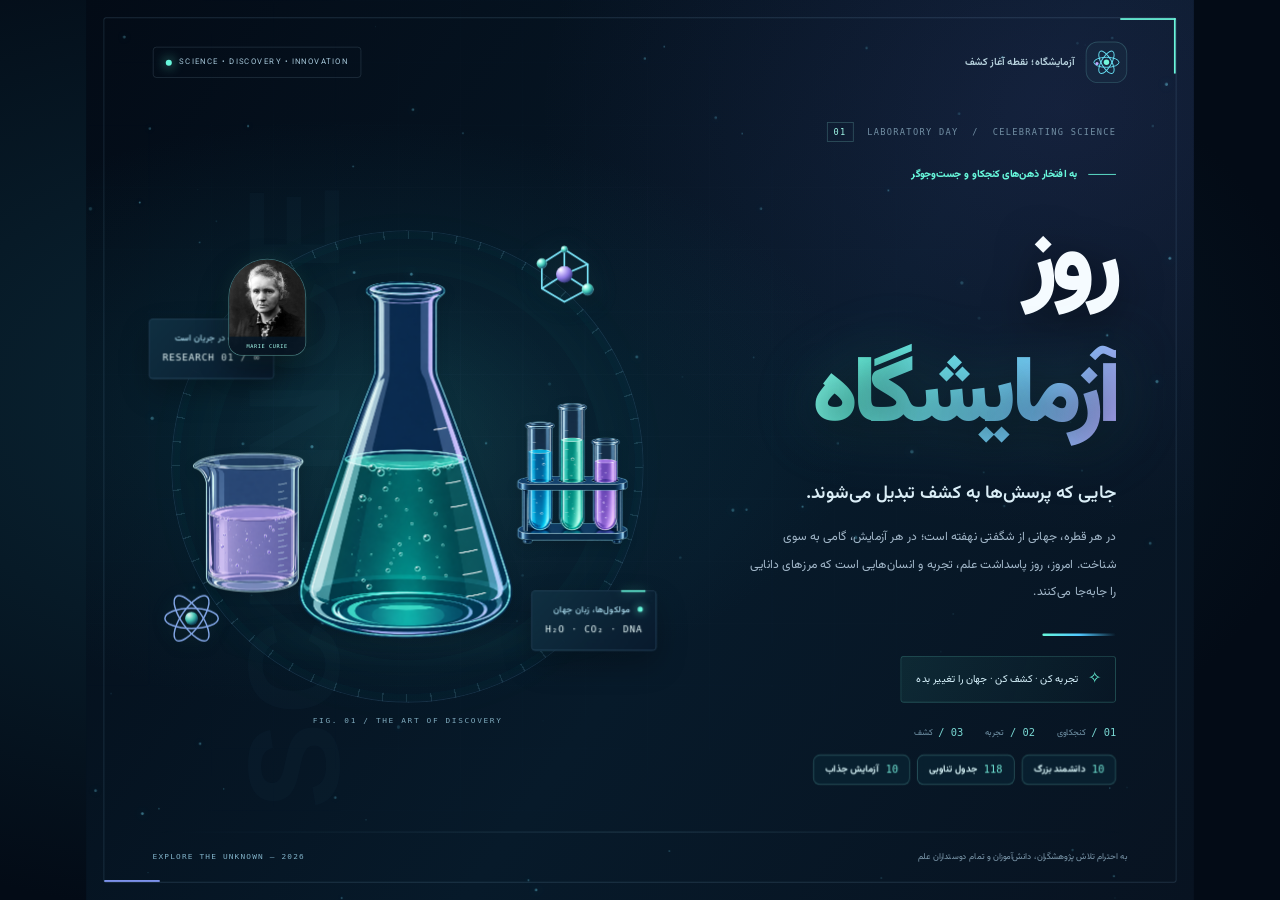
==== commit d6c44a29: "feat: embed original Element-Lab periodic component" ====
--- a/index.html
+++ b/index.html
@@ -2,6 +2,7 @@
 <html lang="fa" dir="rtl">
 
 <head>
+<link rel="icon" href="data:,">
     <meta charset="UTF-8">
     <meta name="viewport" content="width=device-width,initial-scale=1">
     <meta name="theme-color" content="#061426">
@@ -1492,7 +1493,6 @@
             fitPoster();
         })();
     </script>
-<script src="element-lab-data.js"></script>
 <script src="interactive.js"></script>
 </body>
 
--- a/interactive.css
+++ b/interactive.css
@@ -50,3 +50,5 @@
 
 .scientist-biography{display:grid;gap:11px;margin:17px 0}.scientist-biography section,.scientist-biography aside{padding:13px 15px;border:1px solid color-mix(in srgb,var(--accent) 25%,transparent);border-radius:13px;background:#07152299}.scientist-biography b{color:var(--accent);font-size:10px}.scientist-biography p{margin:6px 0 0;color:#d4e2e9;font-size:11px;line-height:2.05}.scientist-biography aside{background:linear-gradient(120deg,color-mix(in srgb,var(--accent) 12%,#071522),#071522)}
 @media(max-width:700px){#layer-periodic .periodic-table.element-lab{min-width:1120px;grid-template-rows:repeat(7,64px) 18px repeat(2,64px)}.scientist-biography p{font-size:10px}}
+
+.element-lab-host{height:100%;min-height:100vh;padding:0!important;background:#07111f!important}.element-lab-frame{display:block;width:100%;height:100vh;border:0;background:#07111f}.element-lab-host .museum-close{z-index:20;background:#0b2131f2}
